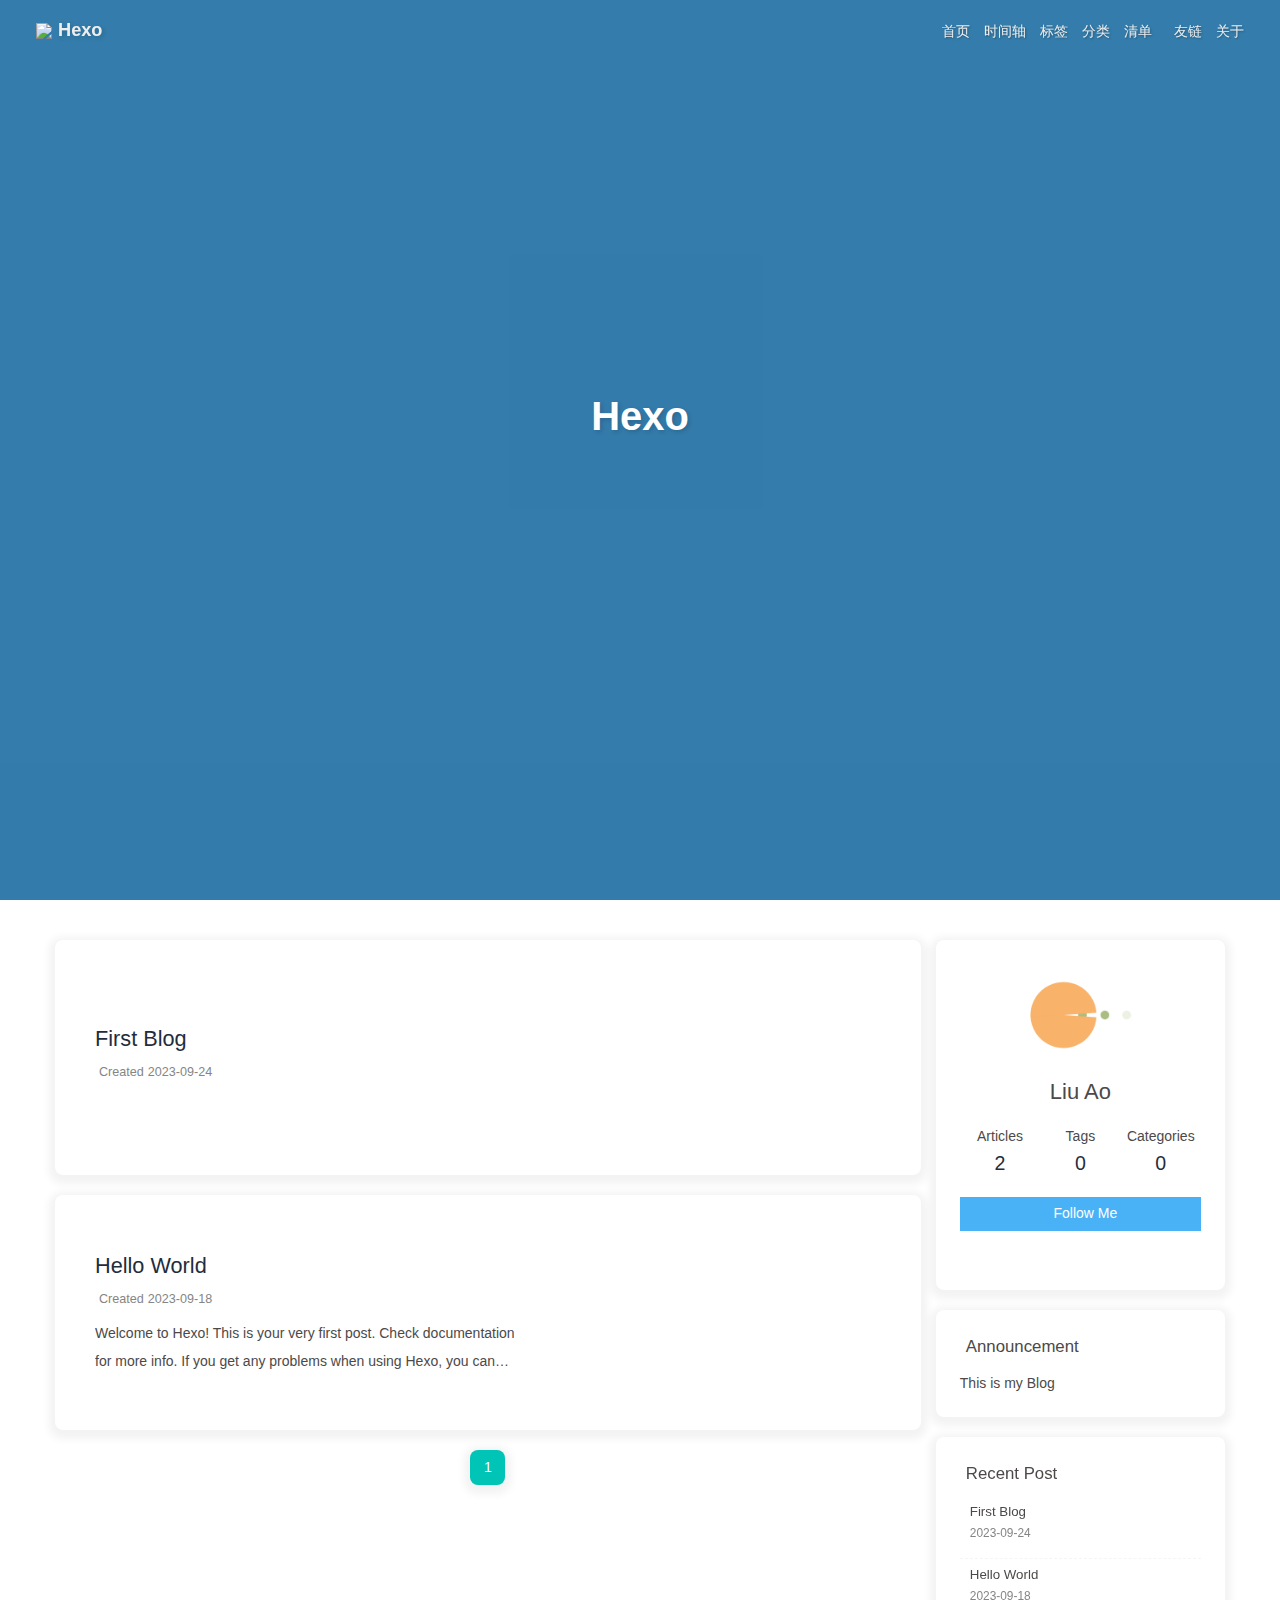
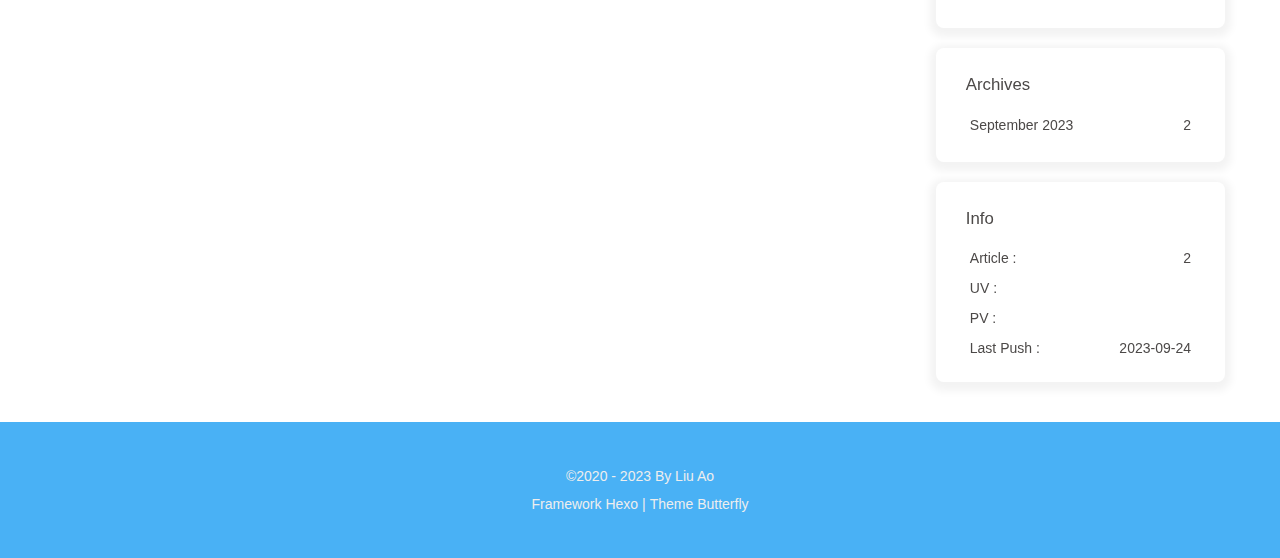
==== index.html @ 0353abeb "Site updated: 2023-09-24 15:58:18" ====
<!DOCTYPE html><html lang="en" data-theme="light"><head><meta charset="UTF-8"><meta http-equiv="X-UA-Compatible" content="IE=edge"><meta name="viewport" content="width=device-width, initial-scale=1.0,viewport-fit=cover"><title>Hexo</title><meta name="author" content="Liu Ao"><meta name="copyright" content="Liu Ao"><meta name="format-detection" content="telephone=no"><meta name="theme-color" content="#ffffff"><meta property="og:type" content="website">
<meta property="og:title" content="Hexo">
<meta property="og:url" content="http://example.com/index.html">
<meta property="og:site_name" content="Hexo">
<meta property="og:locale" content="en_US">
<meta property="og:image" content="http://p1.music.126.net/8GuBQX2BzcRMA7TPiZiI1A==/109951167814138971.jpg?param=130y130">
<meta property="article:author" content="Liu Ao">
<meta name="twitter:card" content="summary">
<meta name="twitter:image" content="http://p1.music.126.net/8GuBQX2BzcRMA7TPiZiI1A==/109951167814138971.jpg?param=130y130"><link rel="shortcut icon" href="/img/favicon.png"><link rel="canonical" href="http://example.com/index.html"><link rel="preconnect" href="//cdn.jsdelivr.net"/><link rel="preconnect" href="//busuanzi.ibruce.info"/><link rel="stylesheet" href="/css/index.css"><link rel="stylesheet" href="https://cdn.jsdelivr.net/npm/@fortawesome/fontawesome-free/css/all.min.css" media="print" onload="this.media='all'"><link rel="stylesheet" href="https://cdn.jsdelivr.net/npm/@fancyapps/ui/dist/fancybox/fancybox.min.css" media="print" onload="this.media='all'"><script>const GLOBAL_CONFIG = {
  root: '/',
  algolia: undefined,
  localSearch: undefined,
  translate: undefined,
  noticeOutdate: undefined,
  highlight: {"plugin":"highlighjs","highlightCopy":true,"highlightLang":true,"highlightHeightLimit":false},
  copy: {
    success: 'Copy successfully',
    error: 'Copy error',
    noSupport: 'The browser does not support'
  },
  relativeDate: {
    homepage: false,
    post: false
  },
  runtime: '',
  dateSuffix: {
    just: 'Just',
    min: 'minutes ago',
    hour: 'hours ago',
    day: 'days ago',
    month: 'months ago'
  },
  copyright: undefined,
  lightbox: 'fancybox',
  Snackbar: undefined,
  source: {
    justifiedGallery: {
      js: 'https://cdn.jsdelivr.net/npm/flickr-justified-gallery/dist/fjGallery.min.js',
      css: 'https://cdn.jsdelivr.net/npm/flickr-justified-gallery/dist/fjGallery.min.css'
    }
  },
  isPhotoFigcaption: false,
  islazyload: false,
  isAnchor: false,
  percent: {
    toc: true,
    rightside: false,
  },
  autoDarkmode: false
}</script><script id="config-diff">var GLOBAL_CONFIG_SITE = {
  title: 'Hexo',
  isPost: false,
  isHome: true,
  isHighlightShrink: false,
  isToc: false,
  postUpdate: '2023-09-24 15:50:45'
}</script><noscript><style type="text/css">
  #nav {
    opacity: 1
  }
  .justified-gallery img {
    opacity: 1
  }

  #recent-posts time,
  #post-meta time {
    display: inline !important
  }
</style></noscript><script>(win=>{
    win.saveToLocal = {
      set: function setWithExpiry(key, value, ttl) {
        if (ttl === 0) return
        const now = new Date()
        const expiryDay = ttl * 86400000
        const item = {
          value: value,
          expiry: now.getTime() + expiryDay,
        }
        localStorage.setItem(key, JSON.stringify(item))
      },

      get: function getWithExpiry(key) {
        const itemStr = localStorage.getItem(key)

        if (!itemStr) {
          return undefined
        }
        const item = JSON.parse(itemStr)
        const now = new Date()

        if (now.getTime() > item.expiry) {
          localStorage.removeItem(key)
          return undefined
        }
        return item.value
      }
    }
  
    win.getScript = url => new Promise((resolve, reject) => {
      const script = document.createElement('script')
      script.src = url
      script.async = true
      script.onerror = reject
      script.onload = script.onreadystatechange = function() {
        const loadState = this.readyState
        if (loadState && loadState !== 'loaded' && loadState !== 'complete') return
        script.onload = script.onreadystatechange = null
        resolve()
      }
      document.head.appendChild(script)
    })
  
    win.getCSS = (url,id = false) => new Promise((resolve, reject) => {
      const link = document.createElement('link')
      link.rel = 'stylesheet'
      link.href = url
      if (id) link.id = id
      link.onerror = reject
      link.onload = link.onreadystatechange = function() {
        const loadState = this.readyState
        if (loadState && loadState !== 'loaded' && loadState !== 'complete') return
        link.onload = link.onreadystatechange = null
        resolve()
      }
      document.head.appendChild(link)
    })
  
      win.activateDarkMode = function () {
        document.documentElement.setAttribute('data-theme', 'dark')
        if (document.querySelector('meta[name="theme-color"]') !== null) {
          document.querySelector('meta[name="theme-color"]').setAttribute('content', '#0d0d0d')
        }
      }
      win.activateLightMode = function () {
        document.documentElement.setAttribute('data-theme', 'light')
        if (document.querySelector('meta[name="theme-color"]') !== null) {
          document.querySelector('meta[name="theme-color"]').setAttribute('content', '#ffffff')
        }
      }
      const t = saveToLocal.get('theme')
    
          if (t === 'dark') activateDarkMode()
          else if (t === 'light') activateLightMode()
        
      const asideStatus = saveToLocal.get('aside-status')
      if (asideStatus !== undefined) {
        if (asideStatus === 'hide') {
          document.documentElement.classList.add('hide-aside')
        } else {
          document.documentElement.classList.remove('hide-aside')
        }
      }
    
    const detectApple = () => {
      if(/iPad|iPhone|iPod|Macintosh/.test(navigator.userAgent)){
        document.documentElement.classList.add('apple')
      }
    }
    detectApple()
    })(window)</script><meta name="generator" content="Hexo 6.3.0"></head><body><div id="sidebar"><div id="menu-mask"></div><div id="sidebar-menus"><div class="avatar-img is-center"><img src="http://p1.music.126.net/8GuBQX2BzcRMA7TPiZiI1A==/109951167814138971.jpg?param=130y130" onerror="onerror=null;src='/img/friend_404.gif'" alt="avatar"/></div><div class="sidebar-site-data site-data is-center"><a href="/archives/"><div class="headline">Articles</div><div class="length-num">2</div></a><a href="/tags/"><div class="headline">Tags</div><div class="length-num">0</div></a><a href="/categories/"><div class="headline">Categories</div><div class="length-num">0</div></a></div><hr class="custom-hr"/><div class="menus_items"><div class="menus_item"><a class="site-page" href="/"><i class="fa-fw fas fa-home"></i><span> 首页</span></a></div><div class="menus_item"><a class="site-page" href="/archives/"><i class="fa-fw fas fa-archive"></i><span> 时间轴</span></a></div><div class="menus_item"><a class="site-page" href="/tags/"><i class="fa-fw fas fa-tags"></i><span> 标签</span></a></div><div class="menus_item"><a class="site-page" href="/categories/"><i class="fa-fw fas fa-folder-open"></i><span> 分类</span></a></div><div class="menus_item"><a class="site-page group" href="javascript:void(0);"><i class="fa-fw fa fa-heartbeat"></i><span> 清单</span><i class="fas fa-chevron-down"></i></a><ul class="menus_item_child"><li><a class="site-page child" href="/music/"><i class="fa-fw fas fa-music"></i><span> 音乐</span></a></li><li><a class="site-page child" href="/Gallery/"><i class="fa-fw fas fa-images"></i><span> 照片</span></a></li><li><a class="site-page child" href="/movies/"><i class="fa-fw fas fa-video"></i><span> 电影</span></a></li></ul></div><div class="menus_item"><a class="site-page" href="/link/"><i class="fa-fw fas fa-link"></i><span> 友链</span></a></div><div class="menus_item"><a class="site-page" href="/about/"><i class="fa-fw fas fa-heart"></i><span> 关于</span></a></div></div></div></div><div class="page" id="body-wrap"><header class="full_page" id="page-header" style="background-image: url('https://jsd.012700.xyz/gh/jerryc127/butterfly_cdn@2.1.0/top_img/index.jpg')"><nav id="nav"><span id="blog-info"><a href="/" title="Hexo"><img class="site-icon" src="https://jsd.012700.xyz/gh/jerryc127/butterfly_cdn@2.1.0/top_img/index.jpg"/><span class="site-name">Hexo</span></a></span><div id="menus"><div class="menus_items"><div class="menus_item"><a class="site-page" href="/"><i class="fa-fw fas fa-home"></i><span> 首页</span></a></div><div class="menus_item"><a class="site-page" href="/archives/"><i class="fa-fw fas fa-archive"></i><span> 时间轴</span></a></div><div class="menus_item"><a class="site-page" href="/tags/"><i class="fa-fw fas fa-tags"></i><span> 标签</span></a></div><div class="menus_item"><a class="site-page" href="/categories/"><i class="fa-fw fas fa-folder-open"></i><span> 分类</span></a></div><div class="menus_item"><a class="site-page group" href="javascript:void(0);"><i class="fa-fw fa fa-heartbeat"></i><span> 清单</span><i class="fas fa-chevron-down"></i></a><ul class="menus_item_child"><li><a class="site-page child" href="/music/"><i class="fa-fw fas fa-music"></i><span> 音乐</span></a></li><li><a class="site-page child" href="/Gallery/"><i class="fa-fw fas fa-images"></i><span> 照片</span></a></li><li><a class="site-page child" href="/movies/"><i class="fa-fw fas fa-video"></i><span> 电影</span></a></li></ul></div><div class="menus_item"><a class="site-page" href="/link/"><i class="fa-fw fas fa-link"></i><span> 友链</span></a></div><div class="menus_item"><a class="site-page" href="/about/"><i class="fa-fw fas fa-heart"></i><span> 关于</span></a></div></div><div id="toggle-menu"><a class="site-page" href="javascript:void(0);"><i class="fas fa-bars fa-fw"></i></a></div></div></nav><div id="site-info"><h1 id="site-title">Hexo</h1><div id="site_social_icons"><a class="social-icon" href="https://github.com/xxxxx" target="_blank" title="Github"><i class="fab fa-github" style="color: #24292e;"></i></a><a class="social-icon" href="mailto:xxxxxx@gmail.com" target="_blank" title="Email"><i class="fas fa-envelope" style="color: #4a7dbe;"></i></a></div></div><div id="scroll-down"><i class="fas fa-angle-down scroll-down-effects"></i></div></header><main class="layout" id="content-inner"><div class="recent-posts" id="recent-posts"><div class="recent-post-item"><div class="recent-post-info no-cover"><a class="article-title" href="/2023/09/24/First-Blog/" title="First Blog">First Blog</a><div class="article-meta-wrap"><span class="post-meta-date"><i class="far fa-calendar-alt"></i><span class="article-meta-label">Created</span><time datetime="2023-09-24T07:14:16.000Z" title="Created 2023-09-24 15:14:16">2023-09-24</time></span></div><div class="content"></div></div></div><div class="recent-post-item"><div class="recent-post-info"><a class="article-title" href="/2023/09/18/hello-world/" title="Hello World">Hello World</a><div class="article-meta-wrap"><span class="post-meta-date"><i class="far fa-calendar-alt"></i><span class="article-meta-label">Created</span><time datetime="2023-09-18T06:37:58.527Z" title="Created 2023-09-18 14:37:58">2023-09-18</time></span></div><div class="content">Welcome to Hexo! This is your very first post. Check documentation for more info. If you get any problems when using Hexo, you can find the answer in troubleshooting or you can ask me on GitHub.
Quick StartCreate a new post1$ hexo new &quot;My New Post&quot;

More info: Writing
Run server1$ hexo server

More info: Server
Generate static files1$ hexo generate

More info: Generating
Deploy to remote sites1$ hexo deploy

More info: Deployment
</div></div></div><nav id="pagination"><div class="pagination"><span class="page-number current">1</span></div></nav></div><div class="aside-content" id="aside-content"><div class="card-widget card-info"><div class="is-center"><div class="avatar-img"><img src="http://p1.music.126.net/8GuBQX2BzcRMA7TPiZiI1A==/109951167814138971.jpg?param=130y130" onerror="this.onerror=null;this.src='/img/friend_404.gif'" alt="avatar"/></div><div class="author-info__name">Liu Ao</div><div class="author-info__description"></div></div><div class="card-info-data site-data is-center"><a href="/archives/"><div class="headline">Articles</div><div class="length-num">2</div></a><a href="/tags/"><div class="headline">Tags</div><div class="length-num">0</div></a><a href="/categories/"><div class="headline">Categories</div><div class="length-num">0</div></a></div><a id="card-info-btn" target="_blank" rel="noopener" href="https://github.com/xxxxxx"><i class="fab fa-github"></i><span>Follow Me</span></a><div class="card-info-social-icons is-center"><a class="social-icon" href="https://github.com/xxxxx" target="_blank" title="Github"><i class="fab fa-github" style="color: #24292e;"></i></a><a class="social-icon" href="mailto:xxxxxx@gmail.com" target="_blank" title="Email"><i class="fas fa-envelope" style="color: #4a7dbe;"></i></a></div></div><div class="card-widget card-announcement"><div class="item-headline"><i class="fas fa-bullhorn fa-shake"></i><span>Announcement</span></div><div class="announcement_content">This is my Blog</div></div><div class="sticky_layout"><div class="card-widget card-recent-post"><div class="item-headline"><i class="fas fa-history"></i><span>Recent Post</span></div><div class="aside-list"><div class="aside-list-item no-cover"><div class="content"><a class="title" href="/2023/09/24/First-Blog/" title="First Blog">First Blog</a><time datetime="2023-09-24T07:14:16.000Z" title="Created 2023-09-24 15:14:16">2023-09-24</time></div></div><div class="aside-list-item"><div class="content"><a class="title" href="/2023/09/18/hello-world/" title="Hello World">Hello World</a><time datetime="2023-09-18T06:37:58.527Z" title="Created 2023-09-18 14:37:58">2023-09-18</time></div></div></div></div><div class="card-widget card-archives"><div class="item-headline"><i class="fas fa-archive"></i><span>Archives</span></div><ul class="card-archive-list"><li class="card-archive-list-item"><a class="card-archive-list-link" href="/archives/2023/09/"><span class="card-archive-list-date">September 2023</span><span class="card-archive-list-count">2</span></a></li></ul></div><div class="card-widget card-webinfo"><div class="item-headline"><i class="fas fa-chart-line"></i><span>Info</span></div><div class="webinfo"><div class="webinfo-item"><div class="item-name">Article :</div><div class="item-count">2</div></div><div class="webinfo-item"><div class="item-name">UV :</div><div class="item-count" id="busuanzi_value_site_uv"><i class="fa-solid fa-spinner fa-spin"></i></div></div><div class="webinfo-item"><div class="item-name">PV :</div><div class="item-count" id="busuanzi_value_site_pv"><i class="fa-solid fa-spinner fa-spin"></i></div></div><div class="webinfo-item"><div class="item-name">Last Push :</div><div class="item-count" id="last-push-date" data-lastPushDate="2023-09-24T07:50:45.301Z"><i class="fa-solid fa-spinner fa-spin"></i></div></div></div></div></div></div></main><footer id="footer"><div id="footer-wrap"><div class="copyright">&copy;2020 - 2023 By Liu Ao</div><div class="framework-info"><span>Framework </span><a target="_blank" rel="noopener" href="https://hexo.io">Hexo</a><span class="footer-separator">|</span><span>Theme </span><a target="_blank" rel="noopener" href="https://github.com/jerryc127/hexo-theme-butterfly">Butterfly</a></div></div></footer></div><div id="rightside"><div id="rightside-config-hide"><button id="darkmode" type="button" title="Switch Between Light And Dark Mode"><i class="fas fa-adjust"></i></button><button id="hide-aside-btn" type="button" title="Toggle between single-column and double-column"><i class="fas fa-arrows-alt-h"></i></button></div><div id="rightside-config-show"><button id="rightside_config" type="button" title="Setting"><i class="fas fa-cog fa-spin"></i></button><button id="go-up" type="button" title="Back To Top"><span class="scroll-percent"></span><i class="fas fa-arrow-up"></i></button></div></div><div><script src="/js/utils.js"></script><script src="/js/main.js"></script><script src="https://cdn.jsdelivr.net/npm/@fancyapps/ui/dist/fancybox/fancybox.umd.min.js"></script><div class="js-pjax"></div><script async data-pjax src="//busuanzi.ibruce.info/busuanzi/2.3/busuanzi.pure.mini.js"></script></div></body></html>
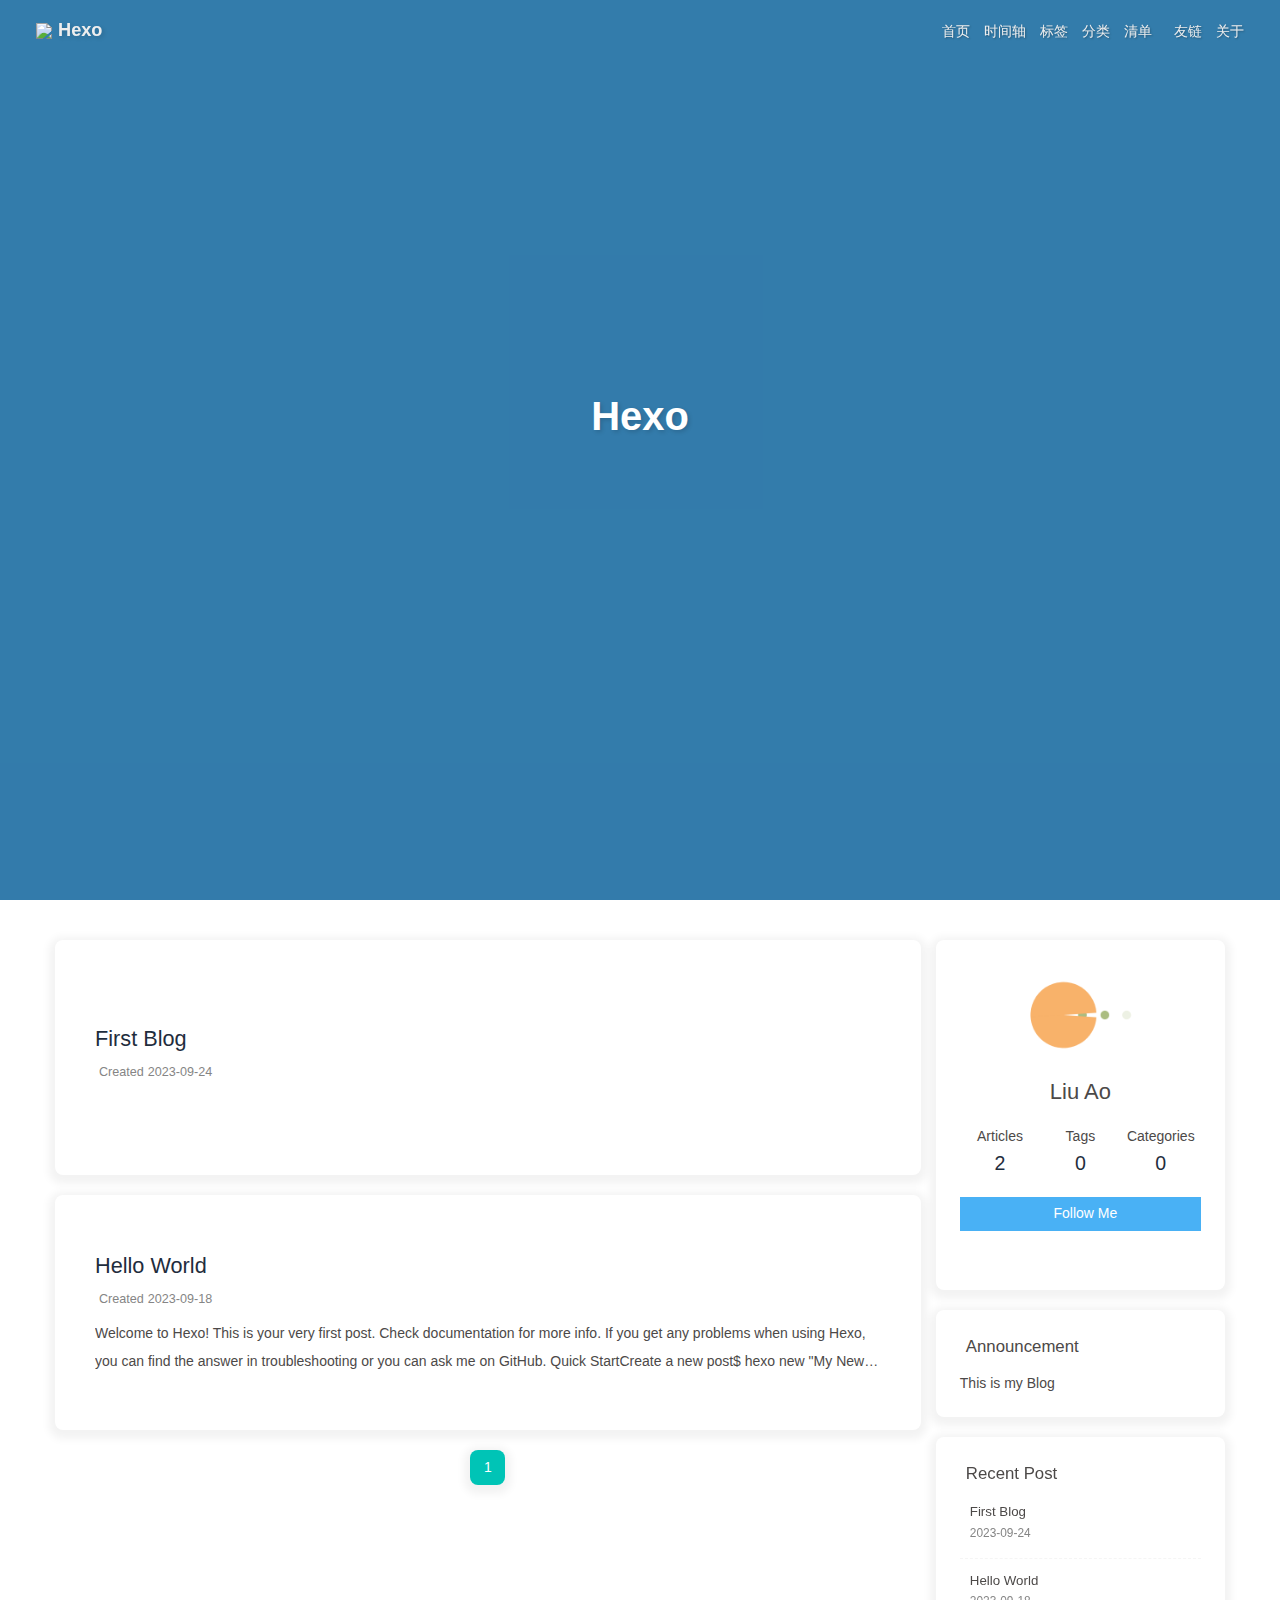
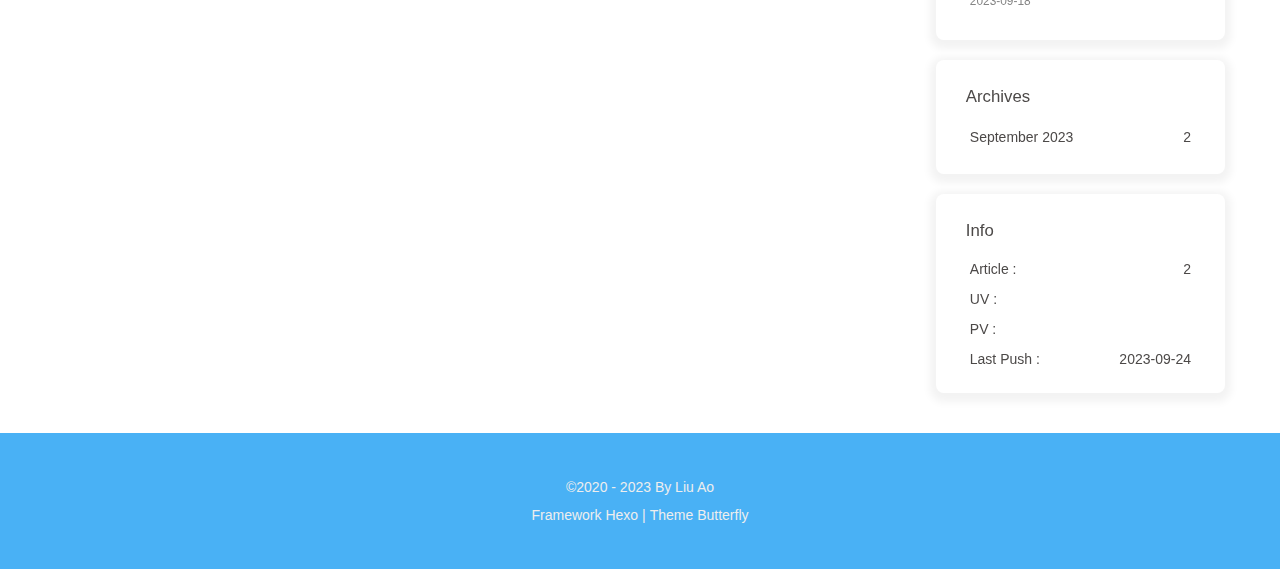
==== commit a930225a: "Site updated: 2023-09-24 16:12:27" ====
--- a/index.html
+++ b/index.html
@@ -53,7 +53,7 @@
   isHome: true,
   isHighlightShrink: false,
   isToc: false,
-  postUpdate: '2023-09-24 15:50:45'
+  postUpdate: '2023-09-24 16:12:20'
 }</script><noscript><style type="text/css">
   #nav {
     opacity: 1
@@ -157,17 +157,17 @@
       }
     }
     detectApple()
-    })(window)</script><meta name="generator" content="Hexo 6.3.0"></head><body><div id="sidebar"><div id="menu-mask"></div><div id="sidebar-menus"><div class="avatar-img is-center"><img src="http://p1.music.126.net/8GuBQX2BzcRMA7TPiZiI1A==/109951167814138971.jpg?param=130y130" onerror="onerror=null;src='/img/friend_404.gif'" alt="avatar"/></div><div class="sidebar-site-data site-data is-center"><a href="/archives/"><div class="headline">Articles</div><div class="length-num">2</div></a><a href="/tags/"><div class="headline">Tags</div><div class="length-num">0</div></a><a href="/categories/"><div class="headline">Categories</div><div class="length-num">0</div></a></div><hr class="custom-hr"/><div class="menus_items"><div class="menus_item"><a class="site-page" href="/"><i class="fa-fw fas fa-home"></i><span> 首页</span></a></div><div class="menus_item"><a class="site-page" href="/archives/"><i class="fa-fw fas fa-archive"></i><span> 时间轴</span></a></div><div class="menus_item"><a class="site-page" href="/tags/"><i class="fa-fw fas fa-tags"></i><span> 标签</span></a></div><div class="menus_item"><a class="site-page" href="/categories/"><i class="fa-fw fas fa-folder-open"></i><span> 分类</span></a></div><div class="menus_item"><a class="site-page group" href="javascript:void(0);"><i class="fa-fw fa fa-heartbeat"></i><span> 清单</span><i class="fas fa-chevron-down"></i></a><ul class="menus_item_child"><li><a class="site-page child" href="/music/"><i class="fa-fw fas fa-music"></i><span> 音乐</span></a></li><li><a class="site-page child" href="/Gallery/"><i class="fa-fw fas fa-images"></i><span> 照片</span></a></li><li><a class="site-page child" href="/movies/"><i class="fa-fw fas fa-video"></i><span> 电影</span></a></li></ul></div><div class="menus_item"><a class="site-page" href="/link/"><i class="fa-fw fas fa-link"></i><span> 友链</span></a></div><div class="menus_item"><a class="site-page" href="/about/"><i class="fa-fw fas fa-heart"></i><span> 关于</span></a></div></div></div></div><div class="page" id="body-wrap"><header class="full_page" id="page-header" style="background-image: url('https://jsd.012700.xyz/gh/jerryc127/butterfly_cdn@2.1.0/top_img/index.jpg')"><nav id="nav"><span id="blog-info"><a href="/" title="Hexo"><img class="site-icon" src="https://jsd.012700.xyz/gh/jerryc127/butterfly_cdn@2.1.0/top_img/index.jpg"/><span class="site-name">Hexo</span></a></span><div id="menus"><div class="menus_items"><div class="menus_item"><a class="site-page" href="/"><i class="fa-fw fas fa-home"></i><span> 首页</span></a></div><div class="menus_item"><a class="site-page" href="/archives/"><i class="fa-fw fas fa-archive"></i><span> 时间轴</span></a></div><div class="menus_item"><a class="site-page" href="/tags/"><i class="fa-fw fas fa-tags"></i><span> 标签</span></a></div><div class="menus_item"><a class="site-page" href="/categories/"><i class="fa-fw fas fa-folder-open"></i><span> 分类</span></a></div><div class="menus_item"><a class="site-page group" href="javascript:void(0);"><i class="fa-fw fa fa-heartbeat"></i><span> 清单</span><i class="fas fa-chevron-down"></i></a><ul class="menus_item_child"><li><a class="site-page child" href="/music/"><i class="fa-fw fas fa-music"></i><span> 音乐</span></a></li><li><a class="site-page child" href="/Gallery/"><i class="fa-fw fas fa-images"></i><span> 照片</span></a></li><li><a class="site-page child" href="/movies/"><i class="fa-fw fas fa-video"></i><span> 电影</span></a></li></ul></div><div class="menus_item"><a class="site-page" href="/link/"><i class="fa-fw fas fa-link"></i><span> 友链</span></a></div><div class="menus_item"><a class="site-page" href="/about/"><i class="fa-fw fas fa-heart"></i><span> 关于</span></a></div></div><div id="toggle-menu"><a class="site-page" href="javascript:void(0);"><i class="fas fa-bars fa-fw"></i></a></div></div></nav><div id="site-info"><h1 id="site-title">Hexo</h1><div id="site_social_icons"><a class="social-icon" href="https://github.com/xxxxx" target="_blank" title="Github"><i class="fab fa-github" style="color: #24292e;"></i></a><a class="social-icon" href="mailto:xxxxxx@gmail.com" target="_blank" title="Email"><i class="fas fa-envelope" style="color: #4a7dbe;"></i></a></div></div><div id="scroll-down"><i class="fas fa-angle-down scroll-down-effects"></i></div></header><main class="layout" id="content-inner"><div class="recent-posts" id="recent-posts"><div class="recent-post-item"><div class="recent-post-info no-cover"><a class="article-title" href="/2023/09/24/First-Blog/" title="First Blog">First Blog</a><div class="article-meta-wrap"><span class="post-meta-date"><i class="far fa-calendar-alt"></i><span class="article-meta-label">Created</span><time datetime="2023-09-24T07:14:16.000Z" title="Created 2023-09-24 15:14:16">2023-09-24</time></span></div><div class="content"></div></div></div><div class="recent-post-item"><div class="recent-post-info"><a class="article-title" href="/2023/09/18/hello-world/" title="Hello World">Hello World</a><div class="article-meta-wrap"><span class="post-meta-date"><i class="far fa-calendar-alt"></i><span class="article-meta-label">Created</span><time datetime="2023-09-18T06:37:58.527Z" title="Created 2023-09-18 14:37:58">2023-09-18</time></span></div><div class="content">Welcome to Hexo! This is your very first post. Check documentation for more info. If you get any problems when using Hexo, you can find the answer in troubleshooting or you can ask me on GitHub.
-Quick StartCreate a new post1$ hexo new &quot;My New Post&quot;
+    })(window)</script><meta name="generator" content="Hexo 6.3.0"></head><body><div id="sidebar"><div id="menu-mask"></div><div id="sidebar-menus"><div class="avatar-img is-center"><img src="http://p1.music.126.net/8GuBQX2BzcRMA7TPiZiI1A==/109951167814138971.jpg?param=130y130" onerror="onerror=null;src='/img/friend_404.gif'" alt="avatar"/></div><div class="sidebar-site-data site-data is-center"><a href="/archives/"><div class="headline">Articles</div><div class="length-num">2</div></a><a href="/tags/"><div class="headline">Tags</div><div class="length-num">0</div></a><a href="/categories/"><div class="headline">Categories</div><div class="length-num">0</div></a></div><hr class="custom-hr"/><div class="menus_items"><div class="menus_item"><a class="site-page" href="/"><i class="fa-fw fas fa-home"></i><span> 首页</span></a></div><div class="menus_item"><a class="site-page" href="/archives/"><i class="fa-fw fas fa-archive"></i><span> 时间轴</span></a></div><div class="menus_item"><a class="site-page" href="/tags/"><i class="fa-fw fas fa-tags"></i><span> 标签</span></a></div><div class="menus_item"><a class="site-page" href="/categories/"><i class="fa-fw fas fa-folder-open"></i><span> 分类</span></a></div><div class="menus_item"><a class="site-page group" href="javascript:void(0);"><i class="fa-fw fa fa-heartbeat"></i><span> 清单</span><i class="fas fa-chevron-down"></i></a><ul class="menus_item_child"><li><a class="site-page child" href="/music/"><i class="fa-fw fas fa-music"></i><span> 音乐</span></a></li><li><a class="site-page child" href="/Gallery/"><i class="fa-fw fas fa-images"></i><span> 照片</span></a></li><li><a class="site-page child" href="/movies/"><i class="fa-fw fas fa-video"></i><span> 电影</span></a></li></ul></div><div class="menus_item"><a class="site-page" href="/link/"><i class="fa-fw fas fa-link"></i><span> 友链</span></a></div><div class="menus_item"><a class="site-page" href="/about/"><i class="fa-fw fas fa-heart"></i><span> 关于</span></a></div></div></div></div><div class="page" id="body-wrap"><header class="full_page" id="page-header" style="background-image: url('https://jsd.012700.xyz/gh/jerryc127/butterfly_cdn@2.1.0/top_img/index.jpg')"><nav id="nav"><span id="blog-info"><a href="/" title="Hexo"><img class="site-icon" src="https://jsd.012700.xyz/gh/jerryc127/butterfly_cdn@2.1.0/top_img/index.jpg"/><span class="site-name">Hexo</span></a></span><div id="menus"><div class="menus_items"><div class="menus_item"><a class="site-page" href="/"><i class="fa-fw fas fa-home"></i><span> 首页</span></a></div><div class="menus_item"><a class="site-page" href="/archives/"><i class="fa-fw fas fa-archive"></i><span> 时间轴</span></a></div><div class="menus_item"><a class="site-page" href="/tags/"><i class="fa-fw fas fa-tags"></i><span> 标签</span></a></div><div class="menus_item"><a class="site-page" href="/categories/"><i class="fa-fw fas fa-folder-open"></i><span> 分类</span></a></div><div class="menus_item"><a class="site-page group" href="javascript:void(0);"><i class="fa-fw fa fa-heartbeat"></i><span> 清单</span><i class="fas fa-chevron-down"></i></a><ul class="menus_item_child"><li><a class="site-page child" href="/music/"><i class="fa-fw fas fa-music"></i><span> 音乐</span></a></li><li><a class="site-page child" href="/Gallery/"><i class="fa-fw fas fa-images"></i><span> 照片</span></a></li><li><a class="site-page child" href="/movies/"><i class="fa-fw fas fa-video"></i><span> 电影</span></a></li></ul></div><div class="menus_item"><a class="site-page" href="/link/"><i class="fa-fw fas fa-link"></i><span> 友链</span></a></div><div class="menus_item"><a class="site-page" href="/about/"><i class="fa-fw fas fa-heart"></i><span> 关于</span></a></div></div><div id="toggle-menu"><a class="site-page" href="javascript:void(0);"><i class="fas fa-bars fa-fw"></i></a></div></div></nav><div id="site-info"><h1 id="site-title">Hexo</h1><div id="site_social_icons"><a class="social-icon" href="https://github.com/xxxxx" target="_blank" title="Github"><i class="fab fa-github" style="color: #24292e;"></i></a><a class="social-icon" href="/1414598114@qq.com" target="_blank" title="Email"><i class="fas fa-envelope" style="color: #4a7dbe;"></i></a></div></div><div id="scroll-down"><i class="fas fa-angle-down scroll-down-effects"></i></div></header><main class="layout" id="content-inner"><div class="recent-posts" id="recent-posts"><div class="recent-post-item"><div class="recent-post-info no-cover"><a class="article-title" href="/2023/09/24/First-Blog/" title="First Blog">First Blog</a><div class="article-meta-wrap"><span class="post-meta-date"><i class="far fa-calendar-alt"></i><span class="article-meta-label">Created</span><time datetime="2023-09-24T07:14:16.000Z" title="Created 2023-09-24 15:14:16">2023-09-24</time></span></div><div class="content"></div></div></div><div class="recent-post-item"><div class="recent-post-info no-cover"><a class="article-title" href="/2023/09/18/hello-world/" title="Hello World">Hello World</a><div class="article-meta-wrap"><span class="post-meta-date"><i class="far fa-calendar-alt"></i><span class="article-meta-label">Created</span><time datetime="2023-09-18T06:37:58.527Z" title="Created 2023-09-18 14:37:58">2023-09-18</time></span></div><div class="content">Welcome to Hexo! This is your very first post. Check documentation for more info. If you get any problems when using Hexo, you can find the answer in troubleshooting or you can ask me on GitHub.
+Quick StartCreate a new post$ hexo new &quot;My New Post&quot;
 
 More info: Writing
-Run server1$ hexo server
+Run server$ hexo server
 
 More info: Server
-Generate static files1$ hexo generate
+Generate static files$ hexo generate
 
 More info: Generating
-Deploy to remote sites1$ hexo deploy
+Deploy to remote sites$ hexo deploy
 
 More info: Deployment
-</div></div></div><nav id="pagination"><div class="pagination"><span class="page-number current">1</span></div></nav></div><div class="aside-content" id="aside-content"><div class="card-widget card-info"><div class="is-center"><div class="avatar-img"><img src="http://p1.music.126.net/8GuBQX2BzcRMA7TPiZiI1A==/109951167814138971.jpg?param=130y130" onerror="this.onerror=null;this.src='/img/friend_404.gif'" alt="avatar"/></div><div class="author-info__name">Liu Ao</div><div class="author-info__description"></div></div><div class="card-info-data site-data is-center"><a href="/archives/"><div class="headline">Articles</div><div class="length-num">2</div></a><a href="/tags/"><div class="headline">Tags</div><div class="length-num">0</div></a><a href="/categories/"><div class="headline">Categories</div><div class="length-num">0</div></a></div><a id="card-info-btn" target="_blank" rel="noopener" href="https://github.com/xxxxxx"><i class="fab fa-github"></i><span>Follow Me</span></a><div class="card-info-social-icons is-center"><a class="social-icon" href="https://github.com/xxxxx" target="_blank" title="Github"><i class="fab fa-github" style="color: #24292e;"></i></a><a class="social-icon" href="mailto:xxxxxx@gmail.com" target="_blank" title="Email"><i class="fas fa-envelope" style="color: #4a7dbe;"></i></a></div></div><div class="card-widget card-announcement"><div class="item-headline"><i class="fas fa-bullhorn fa-shake"></i><span>Announcement</span></div><div class="announcement_content">This is my Blog</div></div><div class="sticky_layout"><div class="card-widget card-recent-post"><div class="item-headline"><i class="fas fa-history"></i><span>Recent Post</span></div><div class="aside-list"><div class="aside-list-item no-cover"><div class="content"><a class="title" href="/2023/09/24/First-Blog/" title="First Blog">First Blog</a><time datetime="2023-09-24T07:14:16.000Z" title="Created 2023-09-24 15:14:16">2023-09-24</time></div></div><div class="aside-list-item"><div class="content"><a class="title" href="/2023/09/18/hello-world/" title="Hello World">Hello World</a><time datetime="2023-09-18T06:37:58.527Z" title="Created 2023-09-18 14:37:58">2023-09-18</time></div></div></div></div><div class="card-widget card-archives"><div class="item-headline"><i class="fas fa-archive"></i><span>Archives</span></div><ul class="card-archive-list"><li class="card-archive-list-item"><a class="card-archive-list-link" href="/archives/2023/09/"><span class="card-archive-list-date">September 2023</span><span class="card-archive-list-count">2</span></a></li></ul></div><div class="card-widget card-webinfo"><div class="item-headline"><i class="fas fa-chart-line"></i><span>Info</span></div><div class="webinfo"><div class="webinfo-item"><div class="item-name">Article :</div><div class="item-count">2</div></div><div class="webinfo-item"><div class="item-name">UV :</div><div class="item-count" id="busuanzi_value_site_uv"><i class="fa-solid fa-spinner fa-spin"></i></div></div><div class="webinfo-item"><div class="item-name">PV :</div><div class="item-count" id="busuanzi_value_site_pv"><i class="fa-solid fa-spinner fa-spin"></i></div></div><div class="webinfo-item"><div class="item-name">Last Push :</div><div class="item-count" id="last-push-date" data-lastPushDate="2023-09-24T07:50:45.301Z"><i class="fa-solid fa-spinner fa-spin"></i></div></div></div></div></div></div></main><footer id="footer"><div id="footer-wrap"><div class="copyright">&copy;2020 - 2023 By Liu Ao</div><div class="framework-info"><span>Framework </span><a target="_blank" rel="noopener" href="https://hexo.io">Hexo</a><span class="footer-separator">|</span><span>Theme </span><a target="_blank" rel="noopener" href="https://github.com/jerryc127/hexo-theme-butterfly">Butterfly</a></div></div></footer></div><div id="rightside"><div id="rightside-config-hide"><button id="darkmode" type="button" title="Switch Between Light And Dark Mode"><i class="fas fa-adjust"></i></button><button id="hide-aside-btn" type="button" title="Toggle between single-column and double-column"><i class="fas fa-arrows-alt-h"></i></button></div><div id="rightside-config-show"><button id="rightside_config" type="button" title="Setting"><i class="fas fa-cog fa-spin"></i></button><button id="go-up" type="button" title="Back To Top"><span class="scroll-percent"></span><i class="fas fa-arrow-up"></i></button></div></div><div><script src="/js/utils.js"></script><script src="/js/main.js"></script><script src="https://cdn.jsdelivr.net/npm/@fancyapps/ui/dist/fancybox/fancybox.umd.min.js"></script><div class="js-pjax"></div><script async data-pjax src="//busuanzi.ibruce.info/busuanzi/2.3/busuanzi.pure.mini.js"></script></div></body></html>+</div></div></div><nav id="pagination"><div class="pagination"><span class="page-number current">1</span></div></nav></div><div class="aside-content" id="aside-content"><div class="card-widget card-info"><div class="is-center"><div class="avatar-img"><img src="http://p1.music.126.net/8GuBQX2BzcRMA7TPiZiI1A==/109951167814138971.jpg?param=130y130" onerror="this.onerror=null;this.src='/img/friend_404.gif'" alt="avatar"/></div><div class="author-info__name">Liu Ao</div><div class="author-info__description"></div></div><div class="card-info-data site-data is-center"><a href="/archives/"><div class="headline">Articles</div><div class="length-num">2</div></a><a href="/tags/"><div class="headline">Tags</div><div class="length-num">0</div></a><a href="/categories/"><div class="headline">Categories</div><div class="length-num">0</div></a></div><a id="card-info-btn" target="_blank" rel="noopener" href="https://github.com/xxxxxx"><i class="fab fa-github"></i><span>Follow Me</span></a><div class="card-info-social-icons is-center"><a class="social-icon" href="https://github.com/xxxxx" target="_blank" title="Github"><i class="fab fa-github" style="color: #24292e;"></i></a><a class="social-icon" href="/1414598114@qq.com" target="_blank" title="Email"><i class="fas fa-envelope" style="color: #4a7dbe;"></i></a></div></div><div class="card-widget card-announcement"><div class="item-headline"><i class="fas fa-bullhorn fa-shake"></i><span>Announcement</span></div><div class="announcement_content">This is my Blog</div></div><div class="sticky_layout"><div class="card-widget card-recent-post"><div class="item-headline"><i class="fas fa-history"></i><span>Recent Post</span></div><div class="aside-list"><div class="aside-list-item no-cover"><div class="content"><a class="title" href="/2023/09/24/First-Blog/" title="First Blog">First Blog</a><time datetime="2023-09-24T07:14:16.000Z" title="Created 2023-09-24 15:14:16">2023-09-24</time></div></div><div class="aside-list-item no-cover"><div class="content"><a class="title" href="/2023/09/18/hello-world/" title="Hello World">Hello World</a><time datetime="2023-09-18T06:37:58.527Z" title="Created 2023-09-18 14:37:58">2023-09-18</time></div></div></div></div><div class="card-widget card-archives"><div class="item-headline"><i class="fas fa-archive"></i><span>Archives</span></div><ul class="card-archive-list"><li class="card-archive-list-item"><a class="card-archive-list-link" href="/archives/2023/09/"><span class="card-archive-list-date">September 2023</span><span class="card-archive-list-count">2</span></a></li></ul></div><div class="card-widget card-webinfo"><div class="item-headline"><i class="fas fa-chart-line"></i><span>Info</span></div><div class="webinfo"><div class="webinfo-item"><div class="item-name">Article :</div><div class="item-count">2</div></div><div class="webinfo-item"><div class="item-name">UV :</div><div class="item-count" id="busuanzi_value_site_uv"><i class="fa-solid fa-spinner fa-spin"></i></div></div><div class="webinfo-item"><div class="item-name">PV :</div><div class="item-count" id="busuanzi_value_site_pv"><i class="fa-solid fa-spinner fa-spin"></i></div></div><div class="webinfo-item"><div class="item-name">Last Push :</div><div class="item-count" id="last-push-date" data-lastPushDate="2023-09-24T08:12:20.162Z"><i class="fa-solid fa-spinner fa-spin"></i></div></div></div></div></div></div></main><footer id="footer"><div id="footer-wrap"><div class="copyright">&copy;2020 - 2023 By Liu Ao</div><div class="framework-info"><span>Framework </span><a target="_blank" rel="noopener" href="https://hexo.io">Hexo</a><span class="footer-separator">|</span><span>Theme </span><a target="_blank" rel="noopener" href="https://github.com/jerryc127/hexo-theme-butterfly">Butterfly</a></div></div></footer></div><div id="rightside"><div id="rightside-config-hide"><button id="darkmode" type="button" title="Switch Between Light And Dark Mode"><i class="fas fa-adjust"></i></button><button id="hide-aside-btn" type="button" title="Toggle between single-column and double-column"><i class="fas fa-arrows-alt-h"></i></button></div><div id="rightside-config-show"><button id="rightside_config" type="button" title="Setting"><i class="fas fa-cog fa-spin"></i></button><button id="go-up" type="button" title="Back To Top"><span class="scroll-percent"></span><i class="fas fa-arrow-up"></i></button></div></div><div><script src="/js/utils.js"></script><script src="/js/main.js"></script><script src="https://cdn.jsdelivr.net/npm/@fancyapps/ui/dist/fancybox/fancybox.umd.min.js"></script><div class="js-pjax"></div><script async data-pjax src="//busuanzi.ibruce.info/busuanzi/2.3/busuanzi.pure.mini.js"></script></div></body></html>